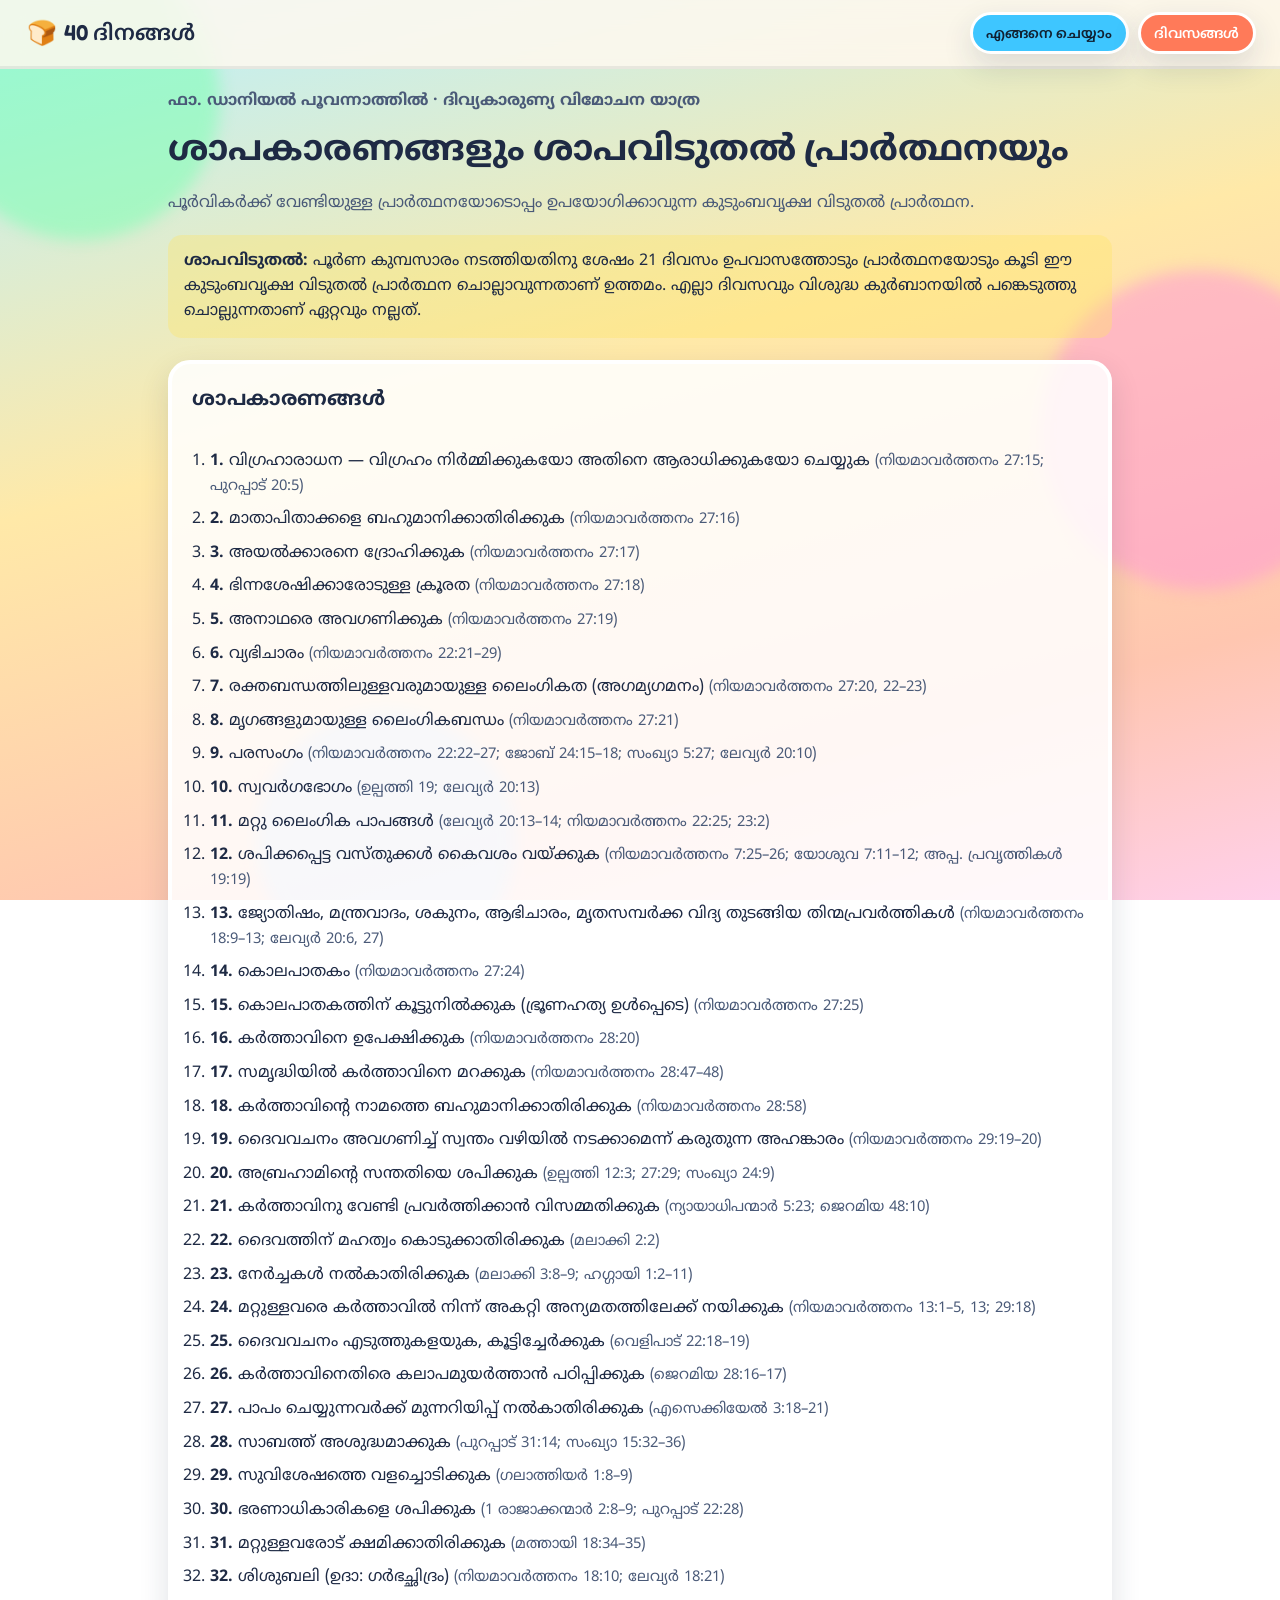
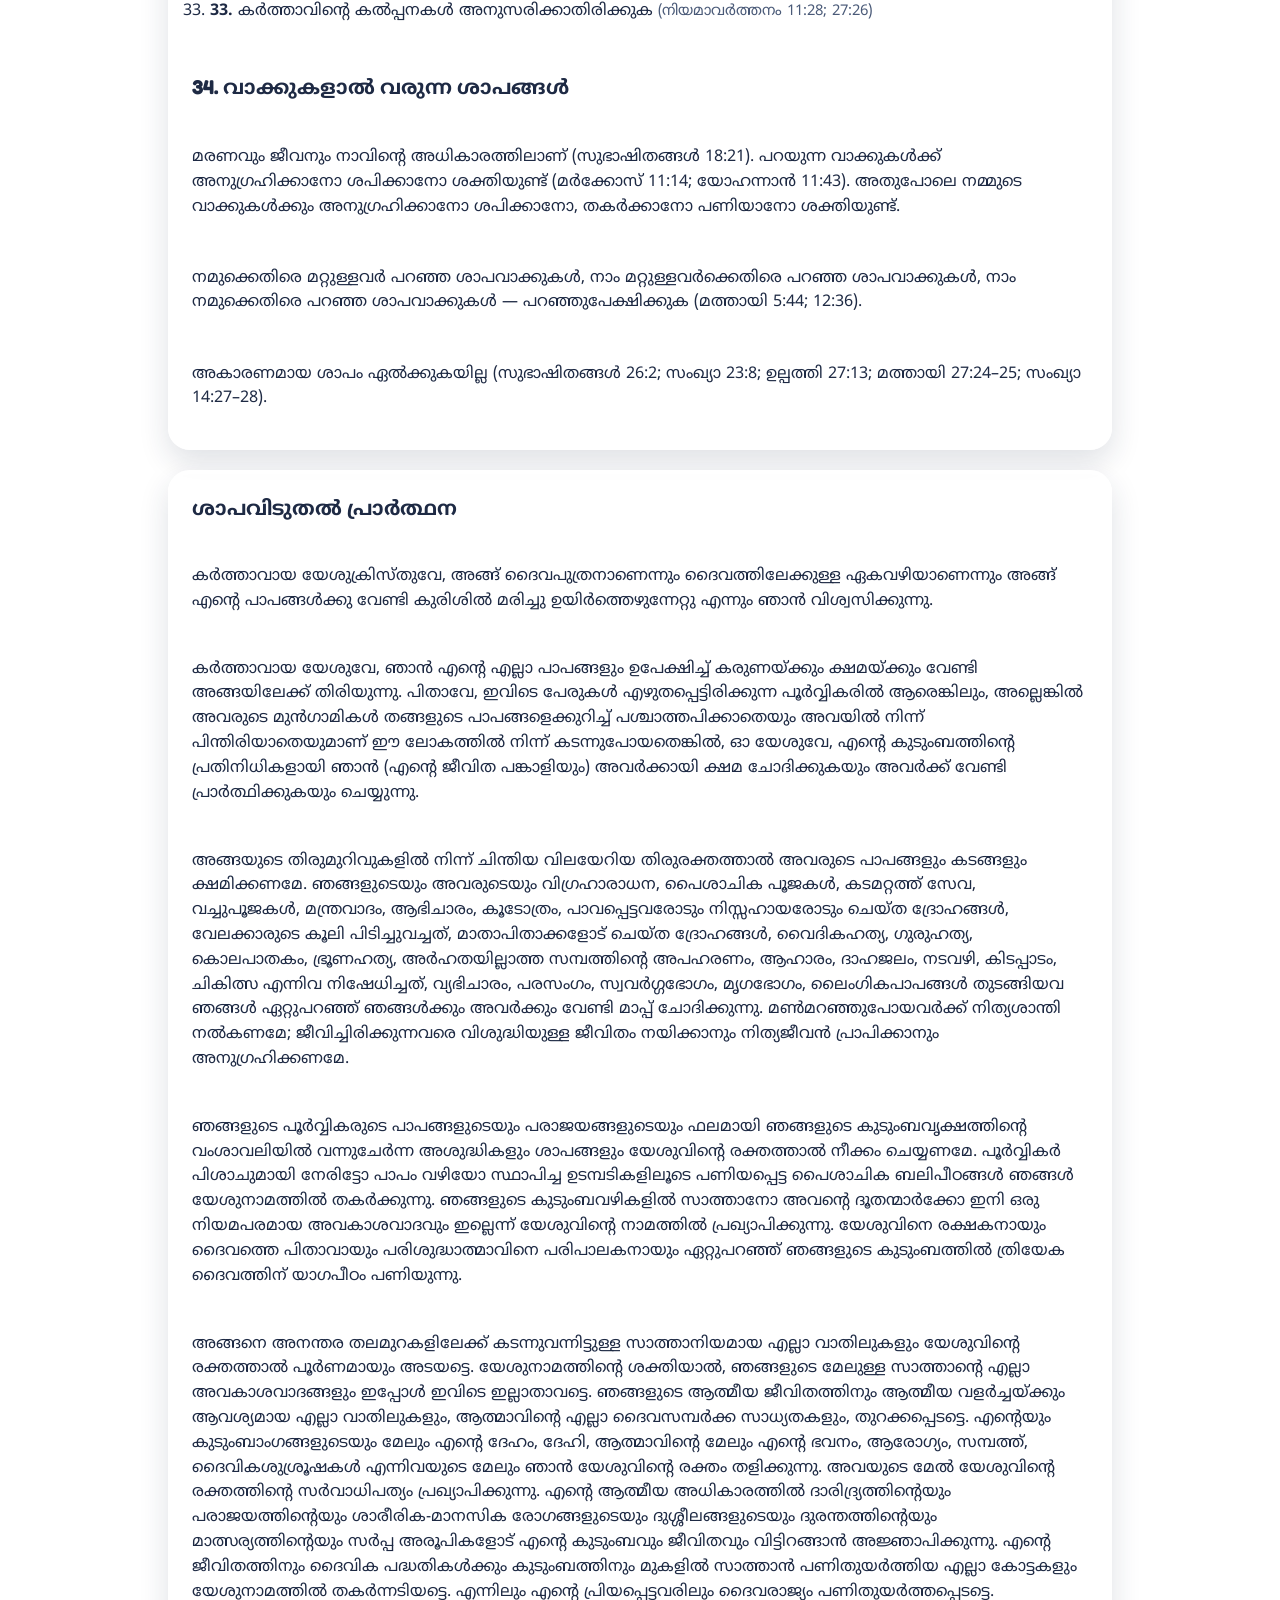
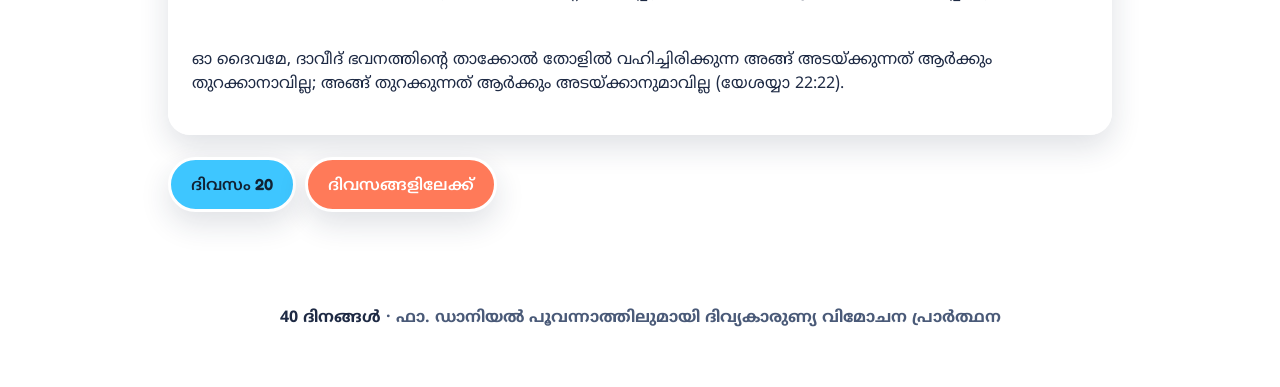
==== shapavimuthi.html @ 0918975c "Add curse-causes list and family-tree deliverance prayer page. Link it from the topbar, howto sectio" ====
<!DOCTYPE html>
<html lang="ml">
<head>
  <meta charset="UTF-8" />
  <meta name="viewport" content="width=device-width, initial-scale=1.0" />
  <meta name="description" content="ശാപകാരണങ്ങളും കുടുംബവൃക്ഷ ശാപവിടുതൽ പ്രാർത്ഥനയും — ഫാ. ഡാനിയൽ പൂവന്നാത്തിൽ · 40 ദിന ദിവ്യകാരുണ്യ വിമോചന പ്രാർത്ഥന" />
  <title>ശാപവിടുതൽ പ്രാർത്ഥന · 40 ദിനങ്ങൾ</title>
  <link rel="preconnect" href="https://fonts.googleapis.com" />
  <link rel="preconnect" href="https://fonts.gstatic.com" crossorigin />
  <link href="https://fonts.googleapis.com/css2?family=Fredoka:wght@500;600;700&family=Noto+Sans+Malayalam:wght@500;600;700;800&family=Nunito:wght@600;700;800&display=swap" rel="stylesheet" />
  <link rel="stylesheet" href="css/styles.css" />
  <style>
    .prayer-page { max-width: var(--max); margin: 0 auto; padding: 1.25rem 1.1rem 3rem; }
    .prayer-page h1 { font-family: var(--font-display); font-size: clamp(1.6rem, 4vw, 2.2rem); margin: 0.4rem 0 0.6rem; }
    .prayer-page h2 { font-family: var(--font-display); font-size: 1.25rem; margin: 1.6rem 0 0.7rem; }
    .prayer-page .lead { color: var(--ink-soft); margin-bottom: 1.2rem; }
    .prayer-page .panel { background: rgba(255,255,255,0.86); border-radius: var(--radius); padding: 1.2rem 1.25rem; box-shadow: var(--shadow); }
    .cause-list { margin: 0; padding-left: 1.15rem; }
    .cause-list li { margin: 0.55rem 0; }
    .cause-list .refs { color: var(--ink-soft); font-size: 0.92em; }
    .prayer-block p { margin: 0.9rem 0; }
    .note { background: rgba(255, 229, 102, 0.35); border-radius: 14px; padding: 0.9rem 1rem; margin: 1rem 0 1.4rem; }
    .back-row { display: flex; gap: 0.6rem; flex-wrap: wrap; margin: 1.4rem 0 0.4rem; }
  </style>
</head>
<body>
  <div class="bg-blobs" aria-hidden="true">
    <div class="blob b1"></div>
    <div class="blob b2"></div>
    <div class="blob b3"></div>
  </div>

  <header class="topbar">
    <a class="brand" href="index.html#days">
      <span class="brand-icon" aria-hidden="true">🍞</span>
      <span>40 ദിനങ്ങൾ</span>
    </a>
    <div class="topbar-right">
      <a class="btn btn-sm btn-sky" href="index.html#howto">എങ്ങനെ ചെയ്യാം</a>
      <a class="btn btn-sm btn-primary" href="index.html#days">ദിവസങ്ങൾ</a>
    </div>
  </header>

  <main class="prayer-page">
    <p class="eyebrow" style="margin:0;color:var(--ink-soft);font-weight:700">ഫാ. ഡാനിയൽ പൂവന്നാത്തിൽ · ദിവ്യകാരുണ്യ വിമോചന യാത്ര</p>
    <h1>ശാപകാരണങ്ങളും ശാപവിടുതൽ പ്രാർത്ഥനയും</h1>
    <p class="lead">പൂർവികർക്ക് വേണ്ടിയുള്ള പ്രാർത്ഥനയോടൊപ്പം ഉപയോഗിക്കാവുന്ന കുടുംബവൃക്ഷ വിടുതൽ പ്രാർത്ഥന.</p>

    <div class="note">
      <strong>ശാപവിടുതൽ:</strong> പൂർണ കുമ്പസാരം നടത്തിയതിനു ശേഷം 21 ദിവസം ഉപവാസത്തോടും പ്രാർത്ഥനയോടും കൂടി ഈ കുടുംബവൃക്ഷ വിടുതൽ പ്രാർത്ഥന ചൊല്ലാവുന്നതാണ് ഉത്തമം. എല്ലാ ദിവസവും വിശുദ്ധ കുർബാനയിൽ പങ്കെടുത്തു ചൊല്ലുന്നതാണ് ഏറ്റവും നല്ലത്.
    </div>

    <section class="panel" aria-labelledby="causes-title">
      <h2 id="causes-title" style="margin-top:0">ശാപകാരണങ്ങൾ</h2>
      <ol class="cause-list">
      <li><strong>1.</strong> വിഗ്രഹാരാധന — വിഗ്രഹം നിർമ്മിക്കുകയോ അതിനെ ആരാധിക്കുകയോ ചെയ്യുക <span class="refs">(നിയമാവർത്തനം 27:15; പുറപ്പാട് 20:5)</span></li>
      <li><strong>2.</strong> മാതാപിതാക്കളെ ബഹുമാനിക്കാതിരിക്കുക <span class="refs">(നിയമാവർത്തനം 27:16)</span></li>
      <li><strong>3.</strong> അയൽക്കാരനെ ദ്രോഹിക്കുക <span class="refs">(നിയമാവർത്തനം 27:17)</span></li>
      <li><strong>4.</strong> ഭിന്നശേഷിക്കാരോടുള്ള ക്രൂരത <span class="refs">(നിയമാവർത്തനം 27:18)</span></li>
      <li><strong>5.</strong> അനാഥരെ അവഗണിക്കുക <span class="refs">(നിയമാവർത്തനം 27:19)</span></li>
      <li><strong>6.</strong> വ്യഭിചാരം <span class="refs">(നിയമാവർത്തനം 22:21–29)</span></li>
      <li><strong>7.</strong> രക്തബന്ധത്തിലുള്ളവരുമായുള്ള ലൈംഗികത (അഗമ്യഗമനം) <span class="refs">(നിയമാവർത്തനം 27:20, 22–23)</span></li>
      <li><strong>8.</strong> മൃഗങ്ങളുമായുള്ള ലൈംഗികബന്ധം <span class="refs">(നിയമാവർത്തനം 27:21)</span></li>
      <li><strong>9.</strong> പരസംഗം <span class="refs">(നിയമാവർത്തനം 22:22–27; ജോബ് 24:15–18; സംഖ്യാ 5:27; ലേവ്യർ 20:10)</span></li>
      <li><strong>10.</strong> സ്വവർഗഭോഗം <span class="refs">(ഉല്പത്തി 19; ലേവ്യർ 20:13)</span></li>
      <li><strong>11.</strong> മറ്റു ലൈംഗിക പാപങ്ങൾ <span class="refs">(ലേവ്യർ 20:13–14; നിയമാവർത്തനം 22:25; 23:2)</span></li>
      <li><strong>12.</strong> ശപിക്കപ്പെട്ട വസ്തുക്കൾ കൈവശം വയ്ക്കുക <span class="refs">(നിയമാവർത്തനം 7:25–26; യോശുവ 7:11–12; അപ്പ. പ്രവൃത്തികൾ 19:19)</span></li>
      <li><strong>13.</strong> ജ്യോതിഷം, മന്ത്രവാദം, ശകുനം, ആഭിചാരം, മൃതസമ്പർക്ക വിദ്യ തുടങ്ങിയ തിന്മപ്രവർത്തികൾ <span class="refs">(നിയമാവർത്തനം 18:9–13; ലേവ്യർ 20:6, 27)</span></li>
      <li><strong>14.</strong> കൊലപാതകം <span class="refs">(നിയമാവർത്തനം 27:24)</span></li>
      <li><strong>15.</strong> കൊലപാതകത്തിന് കൂട്ടുനിൽക്കുക (ഭ്രൂണഹത്യ ഉൾപ്പെടെ) <span class="refs">(നിയമാവർത്തനം 27:25)</span></li>
      <li><strong>16.</strong> കർത്താവിനെ ഉപേക്ഷിക്കുക <span class="refs">(നിയമാവർത്തനം 28:20)</span></li>
      <li><strong>17.</strong> സമൃദ്ധിയിൽ കർത്താവിനെ മറക്കുക <span class="refs">(നിയമാവർത്തനം 28:47–48)</span></li>
      <li><strong>18.</strong> കർത്താവിന്റെ നാമത്തെ ബഹുമാനിക്കാതിരിക്കുക <span class="refs">(നിയമാവർത്തനം 28:58)</span></li>
      <li><strong>19.</strong> ദൈവവചനം അവഗണിച്ച് സ്വന്തം വഴിയിൽ നടക്കാമെന്ന് കരുതുന്ന അഹങ്കാരം <span class="refs">(നിയമാവർത്തനം 29:19–20)</span></li>
      <li><strong>20.</strong> അബ്രഹാമിന്റെ സന്തതിയെ ശപിക്കുക <span class="refs">(ഉല്പത്തി 12:3; 27:29; സംഖ്യാ 24:9)</span></li>
      <li><strong>21.</strong> കർത്താവിനു വേണ്ടി പ്രവർത്തിക്കാൻ വിസമ്മതിക്കുക <span class="refs">(ന്യായാധിപന്മാർ 5:23; ജെറമിയ 48:10)</span></li>
      <li><strong>22.</strong> ദൈവത്തിന് മഹത്വം കൊടുക്കാതിരിക്കുക <span class="refs">(മലാക്കി 2:2)</span></li>
      <li><strong>23.</strong> നേർച്ചകൾ നൽകാതിരിക്കുക <span class="refs">(മലാക്കി 3:8–9; ഹഗ്ഗായി 1:2–11)</span></li>
      <li><strong>24.</strong> മറ്റുള്ളവരെ കർത്താവിൽ നിന്ന് അകറ്റി അന്യമതത്തിലേക്ക് നയിക്കുക <span class="refs">(നിയമാവർത്തനം 13:1–5, 13; 29:18)</span></li>
      <li><strong>25.</strong> ദൈവവചനം എടുത്തുകളയുക, കൂട്ടിച്ചേർക്കുക <span class="refs">(വെളിപാട് 22:18–19)</span></li>
      <li><strong>26.</strong> കർത്താവിനെതിരെ കലാപമുയർത്താൻ പഠിപ്പിക്കുക <span class="refs">(ജെറമിയ 28:16–17)</span></li>
      <li><strong>27.</strong> പാപം ചെയ്യുന്നവർക്ക് മുന്നറിയിപ്പ് നൽകാതിരിക്കുക <span class="refs">(എസെക്കിയേൽ 3:18–21)</span></li>
      <li><strong>28.</strong> സാബത്ത് അശുദ്ധമാക്കുക <span class="refs">(പുറപ്പാട് 31:14; സംഖ്യാ 15:32–36)</span></li>
      <li><strong>29.</strong> സുവിശേഷത്തെ വളച്ചൊടിക്കുക <span class="refs">(ഗലാത്തിയർ 1:8–9)</span></li>
      <li><strong>30.</strong> ഭരണാധികാരികളെ ശപിക്കുക <span class="refs">(1 രാജാക്കന്മാർ 2:8–9; പുറപ്പാട് 22:28)</span></li>
      <li><strong>31.</strong> മറ്റുള്ളവരോട് ക്ഷമിക്കാതിരിക്കുക <span class="refs">(മത്തായി 18:34–35)</span></li>
      <li><strong>32.</strong> ശിശുബലി (ഉദാ: ഗർഭച്ഛിദ്രം) <span class="refs">(നിയമാവർത്തനം 18:10; ലേവ്യർ 18:21)</span></li>
      <li><strong>33.</strong> കർത്താവിന്റെ കൽപ്പനകൾ അനുസരിക്കാതിരിക്കുക <span class="refs">(നിയമാവർത്തനം 11:28; 27:26)</span></li>
      </ol>

    <h2>34. വാക്കുകളാൽ വരുന്ന ശാപങ്ങൾ</h2>
    <p>മരണവും ജീവനും നാവിന്റെ അധികാരത്തിലാണ് (സുഭാഷിതങ്ങൾ 18:21). പറയുന്ന വാക്കുകൾക്ക് അനുഗ്രഹിക്കാനോ ശപിക്കാനോ ശക്തിയുണ്ട് (മർക്കോസ് 11:14; യോഹന്നാൻ 11:43). അതുപോലെ നമ്മുടെ വാക്കുകൾക്കും അനുഗ്രഹിക്കാനോ ശപിക്കാനോ, തകർക്കാനോ പണിയാനോ ശക്തിയുണ്ട്.</p>
    <p>നമുക്കെതിരെ മറ്റുള്ളവർ പറഞ്ഞ ശാപവാക്കുകൾ, നാം മറ്റുള്ളവർക്കെതിരെ പറഞ്ഞ ശാപവാക്കുകൾ, നാം നമുക്കെതിരെ പറഞ്ഞ ശാപവാക്കുകൾ — പറഞ്ഞുപേക്ഷിക്കുക (മത്തായി 5:44; 12:36).</p>
    <p>അകാരണമായ ശാപം ഏൽക്കുകയില്ല (സുഭാഷിതങ്ങൾ 26:2; സംഖ്യാ 23:8; ഉല്പത്തി 27:13; മത്തായി 27:24–25; സംഖ്യാ 14:27–28).</p>

    </section>

    <section class="panel prayer-block" aria-labelledby="prayer-title" style="margin-top:1.2rem">
      <h2 id="prayer-title" style="margin-top:0">ശാപവിടുതൽ പ്രാർത്ഥന</h2>
      <p>കർത്താവായ യേശുക്രിസ്തുവേ, അങ്ങ് ദൈവപുത്രനാണെന്നും ദൈവത്തിലേക്കുള്ള ഏകവഴിയാണെന്നും അങ്ങ് എന്റെ പാപങ്ങൾക്കു വേണ്ടി കുരിശിൽ മരിച്ചു ഉയിർത്തെഴുന്നേറ്റു എന്നും ഞാൻ വിശ്വസിക്കുന്നു.</p>
      <p>കർത്താവായ യേശുവേ, ഞാൻ എന്റെ എല്ലാ പാപങ്ങളും ഉപേക്ഷിച്ച് കരുണയ്ക്കും ക്ഷമയ്ക്കും വേണ്ടി അങ്ങയിലേക്ക് തിരിയുന്നു. പിതാവേ, ഇവിടെ പേരുകൾ എഴുതപ്പെട്ടിരിക്കുന്ന പൂർവ്വികരിൽ ആരെങ്കിലും, അല്ലെങ്കിൽ അവരുടെ മുൻഗാമികൾ തങ്ങളുടെ പാപങ്ങളെക്കുറിച്ച് പശ്ചാത്തപിക്കാതെയും അവയിൽ നിന്ന് പിന്തിരിയാതെയുമാണ് ഈ ലോകത്തിൽ നിന്ന് കടന്നുപോയതെങ്കിൽ, ഓ യേശുവേ, എന്റെ കുടുംബത്തിന്റെ പ്രതിനിധികളായി ഞാൻ (എന്റെ ജീവിത പങ്കാളിയും) അവർക്കായി ക്ഷമ ചോദിക്കുകയും അവർക്ക് വേണ്ടി പ്രാർത്ഥിക്കുകയും ചെയ്യുന്നു.</p>
      <p>അങ്ങയുടെ തിരുമുറിവുകളിൽ നിന്ന് ചിന്തിയ വിലയേറിയ തിരുരക്തത്താൽ അവരുടെ പാപങ്ങളും കടങ്ങളും ക്ഷമിക്കണമേ. ഞങ്ങളുടെയും അവരുടെയും വിഗ്രഹാരാധന, പൈശാചിക പൂജകൾ, കടമറ്റത്ത് സേവ, വച്ചുപൂജകൾ, മന്ത്രവാദം, ആഭിചാരം, കൂടോത്രം, പാവപ്പെട്ടവരോടും നിസ്സഹായരോടും ചെയ്ത ദ്രോഹങ്ങൾ, വേലക്കാരുടെ കൂലി പിടിച്ചുവച്ചത്, മാതാപിതാക്കളോട് ചെയ്ത ദ്രോഹങ്ങൾ, വൈദികഹത്യ, ഗുരുഹത്യ, കൊലപാതകം, ഭ്രൂണഹത്യ, അർഹതയില്ലാത്ത സമ്പത്തിന്റെ അപഹരണം, ആഹാരം, ദാഹജലം, നടവഴി, കിടപ്പാടം, ചികിത്സ എന്നിവ നിഷേധിച്ചത്, വ്യഭിചാരം, പരസംഗം, സ്വവർഗ്ഗഭോഗം, മൃഗഭോഗം, ലൈംഗികപാപങ്ങൾ തുടങ്ങിയവ ഞങ്ങൾ ഏറ്റുപറഞ്ഞ് ഞങ്ങൾക്കും അവർക്കും വേണ്ടി മാപ്പ് ചോദിക്കുന്നു. മൺമറഞ്ഞുപോയവർക്ക് നിത്യശാന്തി നൽകണമേ; ജീവിച്ചിരിക്കുന്നവരെ വിശുദ്ധിയുള്ള ജീവിതം നയിക്കാനും നിത്യജീവൻ പ്രാപിക്കാനും അനുഗ്രഹിക്കണമേ.</p>
      <p>ഞങ്ങളുടെ പൂർവ്വികരുടെ പാപങ്ങളുടെയും പരാജയങ്ങളുടെയും ഫലമായി ഞങ്ങളുടെ കുടുംബവൃക്ഷത്തിന്റെ വംശാവലിയിൽ വന്നുചേർന്ന അശുദ്ധികളും ശാപങ്ങളും യേശുവിന്റെ രക്തത്താൽ നീക്കം ചെയ്യണമേ. പൂർവ്വികർ പിശാചുമായി നേരിട്ടോ പാപം വഴിയോ സ്ഥാപിച്ച ഉടമ്പടികളിലൂടെ പണിയപ്പെട്ട പൈശാചിക ബലിപീഠങ്ങൾ ഞങ്ങൾ യേശുനാമത്തിൽ തകർക്കുന്നു. ഞങ്ങളുടെ കുടുംബവഴികളിൽ സാത്താനോ അവന്റെ ദൂതന്മാർക്കോ ഇനി ഒരു നിയമപരമായ അവകാശവാദവും ഇല്ലെന്ന് യേശുവിന്റെ നാമത്തിൽ പ്രഖ്യാപിക്കുന്നു. യേശുവിനെ രക്ഷകനായും ദൈവത്തെ പിതാവായും പരിശുദ്ധാത്മാവിനെ പരിപാലകനായും ഏറ്റുപറഞ്ഞ് ഞങ്ങളുടെ കുടുംബത്തിൽ ത്രിയേക ദൈവത്തിന് യാഗപീഠം പണിയുന്നു.</p>
      <p>അങ്ങനെ അനന്തര തലമുറകളിലേക്ക് കടന്നുവന്നിട്ടുള്ള സാത്താനിയമായ എല്ലാ വാതിലുകളും യേശുവിന്റെ രക്തത്താൽ പൂർണമായും അടയട്ടെ. യേശുനാമത്തിന്റെ ശക്തിയാൽ, ഞങ്ങളുടെ മേലുള്ള സാത്താന്റെ എല്ലാ അവകാശവാദങ്ങളും ഇപ്പോൾ ഇവിടെ ഇല്ലാതാവട്ടെ. ഞങ്ങളുടെ ആത്മീയ ജീവിതത്തിനും ആത്മീയ വളർച്ചയ്ക്കും ആവശ്യമായ എല്ലാ വാതിലുകളും, ആത്മാവിന്റെ എല്ലാ ദൈവസമ്പർക്ക സാധ്യതകളും, തുറക്കപ്പെടട്ടെ. എന്റെയും കുടുംബാംഗങ്ങളുടെയും മേലും എന്റെ ദേഹം, ദേഹി, ആത്മാവിന്റെ മേലും എന്റെ ഭവനം, ആരോഗ്യം, സമ്പത്ത്, ദൈവികശുശ്രൂഷകൾ എന്നിവയുടെ മേലും ഞാൻ യേശുവിന്റെ രക്തം തളിക്കുന്നു. അവയുടെ മേൽ യേശുവിന്റെ രക്തത്തിന്റെ സർവാധിപത്യം പ്രഖ്യാപിക്കുന്നു. എന്റെ ആത്മീയ അധികാരത്തിൽ ദാരിദ്ര്യത്തിന്റെയും പരാജയത്തിന്റെയും ശാരീരിക-മാനസിക രോഗങ്ങളുടെയും ദുശ്ശീലങ്ങളുടെയും ദുരന്തത്തിന്റെയും മാത്സര്യത്തിന്റെയും സർപ്പ അരൂപികളോട് എന്റെ കുടുംബവും ജീവിതവും വിട്ടിറങ്ങാൻ അജ്ഞാപിക്കുന്നു. എന്റെ ജീവിതത്തിനും ദൈവിക പദ്ധതികൾക്കും കുടുംബത്തിനും മുകളിൽ സാത്താൻ പണിതുയർത്തിയ എല്ലാ കോട്ടകളും യേശുനാമത്തിൽ തകർന്നടിയട്ടെ. എന്നിലും എന്റെ പ്രിയപ്പെട്ടവരിലും ദൈവരാജ്യം പണിതുയർത്തപ്പെടട്ടെ.</p>
      <p>ഓ ദൈവമേ, ദാവീദ് ഭവനത്തിന്റെ താക്കോൽ തോളിൽ വഹിച്ചിരിക്കുന്ന അങ്ങ് അടയ്ക്കുന്നത് ആർക്കും തുറക്കാനാവില്ല; അങ്ങ് തുറക്കുന്നത് ആർക്കും അടയ്ക്കാനുമാവില്ല (യേശയ്യാ 22:22).</p>
    </section>

    <div class="back-row">
      <a class="btn btn-sky" href="index.html#day-20">ദിവസം 20</a>
      <a class="btn btn-primary" href="index.html#days">ദിവസങ്ങളിലേക്ക്</a>
    </div>
  </main>

  <footer>
    <p><strong>40 ദിനങ്ങൾ</strong> · ഫാ. ഡാനിയൽ പൂവന്നാത്തിലുമായി ദിവ്യകാരുണ്യ വിമോചന പ്രാർത്ഥന</p>
  </footer>
</body>
</html>
---- css/styles.css ----
:root {
  --ink: #1e2a44;
  --ink-soft: #4a5a78;
  --paper: #fff8ef;
  --white: #ffffff;
  --sun: #ffe566;
  --sky: #3ec6ff;
  --grass: #2bb673;
  --coral: #ff7a59;
  --berry: #ff5aad;
  --grape: #8b6cff;
  --shadow: 0 12px 30px rgba(30, 42, 68, 0.14);
  --radius: 22px;
  --font-display: "Fredoka", "Noto Sans Malayalam", system-ui, sans-serif;
  --font-body: "Noto Sans Malayalam", "Nunito", system-ui, sans-serif;
  --ease: cubic-bezier(0.34, 1.4, 0.64, 1);
  --max: 980px;
}

*,
*::before,
*::after {
  box-sizing: border-box;
}

html {
  scroll-behavior: smooth;
}

body {
  margin: 0;
  min-height: 100vh;
  font-family: var(--font-body);
  color: var(--ink);
  background: linear-gradient(165deg, #b8f0ff 0%, #ffe9a8 42%, #ffc6b0 78%, #ffd0ea 100%);
  background-attachment: fixed;
  line-height: 1.55;
  overflow-x: hidden;
}

img {
  max-width: 100%;
  display: block;
}

a {
  color: var(--ink);
}

button {
  font: inherit;
}

.skip-link {
  position: absolute;
  left: -999px;
  top: 0;
  background: var(--white);
  padding: 0.75rem 1rem;
  z-index: 100;
}

.skip-link:focus {
  left: 1rem;
  top: 1rem;
}

.bg-blobs {
  position: fixed;
  inset: 0;
  z-index: -1;
  pointer-events: none;
  overflow: hidden;
}

.blob {
  position: absolute;
  border-radius: 50%;
  filter: blur(8px);
  opacity: 0.55;
  animation: floaty 10s ease-in-out infinite alternate;
}

.b1 {
  width: 280px;
  height: 280px;
  background: #7dffb3;
  top: -40px;
  left: -60px;
}

.b2 {
  width: 320px;
  height: 320px;
  background: #ff9ad5;
  right: -80px;
  top: 30%;
  animation-delay: -3s;
}

.b3 {
  width: 260px;
  height: 260px;
  background: #9ecbff;
  left: 20%;
  bottom: -70px;
  animation-delay: -5s;
}

@keyframes floaty {
  from { transform: translateY(0) scale(1); }
  to { transform: translateY(24px) scale(1.06); }
}

.topbar {
  position: sticky;
  top: 0;
  z-index: 50;
  display: flex;
  align-items: center;
  justify-content: space-between;
  gap: 0.75rem;
  padding: 0.7rem clamp(0.85rem, 3vw, 1.5rem);
  background: rgba(255, 248, 239, 0.85);
  backdrop-filter: blur(12px);
  border-bottom: 3px solid rgba(30, 42, 68, 0.08);
}

.brand {
  display: inline-flex;
  align-items: center;
  gap: 0.45rem;
  border: none;
  background: transparent;
  cursor: pointer;
  font-family: var(--font-display);
  font-size: 1.35rem;
  font-weight: 600;
  color: var(--ink);
  padding: 0.2rem;
  text-decoration: none;
}

.brand-icon {
  font-size: 1.5rem;
  animation: wiggle 3s ease-in-out infinite;
}

@keyframes wiggle {
  0%, 100% { transform: rotate(-4deg); }
  50% { transform: rotate(6deg); }
}

.topbar-right {
  display: flex;
  align-items: center;
  gap: 0.55rem;
  flex-wrap: wrap;
  justify-content: flex-end;
}

.stars-earned {
  font-family: var(--font-display);
  font-weight: 600;
  background: var(--sun);
  padding: 0.4rem 0.75rem;
  border-radius: 999px;
  border: 3px solid #fff;
  box-shadow: var(--shadow);
  font-size: 0.95rem;
}

#app {
  max-width: var(--max);
  margin: 0 auto;
  padding: 1rem clamp(0.85rem, 3vw, 1.5rem) 3rem;
}

.screen {
  animation: pop-in 0.45s var(--ease);
}

@keyframes pop-in {
  from {
    opacity: 0;
    transform: translateY(16px) scale(0.98);
  }
  to {
    opacity: 1;
    transform: translateY(0) scale(1);
  }
}

.page-intro {
  text-align: center;
  padding: 0.75rem 0.25rem 0.25rem;
}

.page-intro .badge {
  display: inline-block;
  background: var(--berry);
  color: #fff;
  font-weight: 800;
  font-size: 0.8rem;
  padding: 0.35rem 0.8rem;
  border-radius: 999px;
  margin-bottom: 0.65rem;
  border: 3px solid #fff;
}

.page-intro h1 {
  font-family: var(--font-display);
  font-size: clamp(1.9rem, 6vw, 2.6rem);
  margin: 0 0 0.35rem;
  line-height: 1.1;
  color: var(--ink);
  text-shadow: 3px 3px 0 #fff;
}

.page-intro .priest-name {
  font-size: clamp(0.95rem, 2.8vw, 1.1rem);
  font-weight: 800;
  letter-spacing: 0.02em;
  color: var(--ink);
  margin: 0.15rem auto 0;
}

.section-title {
  font-family: var(--font-display);
  font-size: clamp(1.5rem, 4vw, 2rem);
  margin: 1.5rem 0 0.45rem;
}

.hint {
  color: var(--ink-soft);
  font-weight: 700;
  margin: 0 0 1rem;
}

.progress-note {
  display: inline-flex;
  align-items: center;
  gap: 0.4rem;
  background: rgba(255, 255, 255, 0.75);
  border: 3px solid #fff;
  border-radius: 999px;
  padding: 0.45rem 0.9rem;
  font-weight: 800;
  color: var(--ink-soft);
  box-shadow: var(--shadow);
  margin-bottom: 1rem;
}

.progress-note strong {
  color: var(--ink);
}

.btn {
  display: inline-flex;
  align-items: center;
  justify-content: center;
  gap: 0.35rem;
  border: 3px solid #fff;
  border-radius: 999px;
  padding: 0.75rem 1.25rem;
  font-family: var(--font-display);
  font-size: 1rem;
  font-weight: 600;
  cursor: pointer;
  text-decoration: none;
  box-shadow: var(--shadow);
  transition: transform 0.2s var(--ease);
  color: var(--ink);
  background: rgba(255, 255, 255, 0.7);
}

.btn:hover {
  transform: translateY(-2px) scale(1.03);
}

.btn:active {
  transform: translateY(1px) scale(0.98);
}

.btn:disabled {
  opacity: 0.45;
  cursor: not-allowed;
  transform: none;
}

.btn-primary {
  background: var(--coral);
  color: #fff;
}

.btn-sky {
  background: var(--sky);
  color: #123;
}

.btn-sun {
  background: var(--sun);
  color: var(--ink);
}

.btn-grape {
  background: var(--grape);
  color: #fff;
}

.btn-sm {
  padding: 0.45rem 0.85rem;
  font-size: 0.88rem;
}

.card-grid {
  display: grid;
  grid-template-columns: repeat(2, minmax(0, 1fr));
  gap: 0.7rem;
  margin-top: 1rem;
}

@media (min-width: 480px) {
  .card-grid {
    grid-template-columns: repeat(3, minmax(0, 1fr));
    gap: 0.8rem;
  }
}

@media (min-width: 768px) {
  .card-grid {
    grid-template-columns: repeat(4, minmax(0, 1fr));
    gap: 0.9rem;
  }
}

@media (min-width: 1024px) {
  .card-grid {
    grid-template-columns: repeat(5, minmax(0, 1fr));
  }
}

.quest-card {
  border: 4px solid #fff;
  border-radius: var(--radius);
  padding: 0.9rem 0.75rem;
  background: var(--card-color, var(--sky));
  color: #123;
  box-shadow: var(--shadow);
  cursor: pointer;
  text-align: left;
  font-family: inherit;
  transition: transform 0.25s var(--ease);
  min-height: 120px;
  min-width: 0;
  display: flex;
  flex-direction: column;
  gap: 0.25rem;
  -webkit-tap-highlight-color: transparent;
  touch-action: manipulation;
}

.quest-card:hover:not(:disabled) {
  transform: translateY(-6px) rotate(-1deg);
}

.quest-card:disabled,
.quest-card.locked {
  cursor: not-allowed;
  filter: grayscale(0.35);
  opacity: 0.75;
}

.quest-card.locked:hover {
  transform: none;
}

.quest-card .emoji {
  font-size: 1.8rem;
  line-height: 1;
}

.quest-card h3 {
  font-family: var(--font-display);
  margin: 0;
  font-size: 1.25rem;
}

.quest-card p {
  margin: 0;
  font-weight: 700;
  font-size: 0.86rem;
  opacity: 0.92;
  line-height: 1.25;
}

.lock-tag {
  margin-top: auto;
  align-self: flex-start;
  background: rgba(255, 255, 255, 0.85);
  font-weight: 800;
  font-size: 0.72rem;
  padding: 0.22rem 0.5rem;
  border-radius: 999px;
}

.quest-card.available .lock-tag {
  background: rgba(255, 255, 255, 0.95);
  color: #0d5c38;
}

.quest-card.current {
  outline: 4px solid #1e2a44;
  outline-offset: 3px;
  box-shadow: 0 0 0 3px #fff, 0 12px 28px rgba(30, 42, 68, 0.28);
}

.day-panel {
  display: none;
  margin-top: 1.35rem;
  animation: pop-in 0.4s var(--ease);
}

.day-panel.open {
  display: block;
}

.chapter-hero {
  border: 4px solid #fff;
  border-radius: calc(var(--radius) + 8px);
  padding: 1.35rem;
  background: linear-gradient(135deg, var(--ch-color, var(--sky)), color-mix(in srgb, var(--ch-color, var(--sky)) 70%, white));
  box-shadow: var(--shadow);
  margin-bottom: 1rem;
  position: relative;
  overflow: hidden;
}

.chapter-hero::after {
  content: var(--ch-emoji, "✨");
  position: absolute;
  right: 0.5rem;
  bottom: -0.4rem;
  font-size: clamp(4rem, 18vw, 7rem);
  opacity: 0.28;
  pointer-events: none;
}

.chapter-hero .eyebrow {
  margin: 0;
  font-weight: 800;
  font-size: 0.85rem;
  position: relative;
  z-index: 1;
}

.chapter-hero h2 {
  font-family: var(--font-display);
  font-size: clamp(1.8rem, 5vw, 2.5rem);
  margin: 0.15rem 0;
  position: relative;
  z-index: 1;
}

.chapter-hero .sub {
  font-weight: 800;
  font-size: 1.05rem;
  position: relative;
  z-index: 1;
  margin: 0;
}

.panel {
  border: 4px solid #fff;
  border-radius: var(--radius);
  background: rgba(255, 255, 255, 0.82);
  padding: 1.1rem;
  box-shadow: var(--shadow);
  display: grid;
  gap: 0.9rem;
}

.story-stack {
  display: grid;
  gap: 0.85rem;
}

.story-card {
  display: grid;
  grid-template-columns: auto 1fr;
  gap: 0.75rem;
  align-items: start;
  background: #fff;
  border-radius: 18px;
  padding: 0.9rem;
  border: 3px solid #ffe0a8;
}

.story-card.virtue {
  border-color: #9af0c4;
  background: #f3fff8;
}

.story-card.evil {
  border-color: #ffc2b5;
  background: #fff6f3;
}

.story-card.prayer {
  border-color: #c9b6ff;
  background: #f7f3ff;
}

.story-card.task {
  border-color: #9ed8ff;
  background: #f3faff;
}

.story-card .emoji {
  font-size: 2rem;
  line-height: 1;
}

.story-card .emoji.tick {
  display: grid;
  place-items: center;
  width: 2.1rem;
  height: 2.1rem;
  border-radius: 50%;
  background: var(--grass);
  color: #fff;
  font-size: 1.25rem;
  font-weight: 800;
  line-height: 1;
}

.story-card h3 {
  font-family: var(--font-display);
  margin: 0 0 0.25rem;
  font-size: 1.15rem;
  color: #d35400;
}

.story-card.virtue h3 { color: #0f7a4d; }
.story-card.evil h3 { color: #c0392b; }
.story-card.prayer h3 { color: #6c4fd4; }
.story-card.task h3 { color: #1a6fa8; }

.story-card p {
  margin: 0;
  font-weight: 600;
  color: var(--ink-soft);
  white-space: pre-line;
}

.key-thought {
  background: var(--sun);
  border: 3px solid #fff;
  border-radius: 18px;
  padding: 0.95rem 1rem;
  font-family: var(--font-display);
  font-size: 1.2rem;
  font-weight: 600;
  color: var(--ink);
  box-shadow: var(--shadow);
}

.summary-text {
  margin: 0;
  font-weight: 700;
  color: var(--ink-soft);
}

.reflection-list {
  margin: 0;
  padding-left: 1.15rem;
  display: grid;
  gap: 0.45rem;
  font-weight: 600;
  color: var(--ink-soft);
}

.closing-line {
  margin: 0;
  text-align: center;
  font-family: var(--font-display);
  font-size: 1.15rem;
  font-weight: 600;
  color: var(--ink);
}

.panel-actions {
  display: flex;
  flex-wrap: wrap;
  gap: 0.55rem;
}

.howto.panel {
  margin-top: 0.5rem;
}

.practices {
  list-style: none;
  margin: 0;
  padding: 0;
  display: grid;
  gap: 0.65rem;
}

.practices li {
  background: #fff;
  border: 3px solid #ffe0a8;
  border-radius: 16px;
  padding: 0.85rem 1rem 0.85rem 2.6rem;
  font-weight: 700;
  color: var(--ink-soft);
  position: relative;
}

.practices li::before {
  content: "✓";
  position: absolute;
  left: 0.85rem;
  top: 0.8rem;
  width: 1.35rem;
  height: 1.35rem;
  border-radius: 50%;
  background: var(--grass);
  color: #fff;
  display: grid;
  place-items: center;
  font-size: 0.8rem;
  font-weight: 800;
}

.help-grid {
  display: grid;
  grid-template-columns: repeat(auto-fit, minmax(220px, 1fr));
  gap: 0.85rem;
  margin-top: 1rem;
}

.help-item {
  background: #fff;
  border: 3px solid #fff;
  border-radius: 18px;
  padding: 1rem;
  box-shadow: var(--shadow);
}

.help-item h3 {
  font-family: var(--font-display);
  margin: 0 0 0.35rem;
  font-size: 1.2rem;
}

.help-item p {
  margin: 0;
  font-weight: 600;
  color: var(--ink-soft);
  font-size: 0.95rem;
}

.verse {
  margin: 1.25rem 0 0;
  padding: 1.1rem 1.2rem;
  border-radius: 18px;
  background: var(--grape);
  color: #fff;
  border: 4px solid #fff;
  box-shadow: var(--shadow);
}

.verse p {
  margin: 0;
  font-family: var(--font-display);
  font-size: 1.3rem;
  font-weight: 600;
}

.verse cite {
  display: block;
  margin-top: 0.55rem;
  font-style: normal;
  font-weight: 800;
  font-size: 0.85rem;
  opacity: 0.9;
}

footer {
  text-align: center;
  padding: 1.5rem 1rem 2.5rem;
  font-weight: 700;
  color: var(--ink-soft);
}

footer strong {
  color: var(--ink);
}

.toast {
  position: fixed;
  left: 50%;
  bottom: 1.5rem;
  transform: translateX(-50%) translateY(140%);
  background: var(--ink);
  color: #fff;
  padding: 0.85rem 1.2rem;
  border-radius: 999px;
  border: 3px solid #fff;
  font-weight: 800;
  z-index: 60;
  box-shadow: var(--shadow);
  transition: transform 0.3s var(--ease);
  max-width: calc(100% - 2rem);
  text-align: center;
}

.toast.show {
  transform: translateX(-50%) translateY(0);
}

@media (max-width: 900px) {
  #app {
    padding: 0.85rem clamp(0.7rem, 2.5vw, 1.25rem) 2.5rem;
  }

  .chapter-hero {
    padding: 1.1rem;
  }

  .chapter-hero h2 {
    padding-right: 2.5rem;
    word-wrap: break-word;
  }

  .panel {
    padding: 0.95rem;
  }

  .panel-actions {
    display: grid;
    grid-template-columns: 1fr 1fr;
  }

  .panel-actions .btn:last-child {
    grid-column: 1 / -1;
  }
}

@media (max-width: 640px) {
  .topbar {
    padding: 0.6rem 0.75rem;
    gap: 0.5rem;
  }

  .brand {
    font-size: 1.15rem;
  }

  .brand-icon {
    font-size: 1.3rem;
  }

  .page-intro {
    padding: 0.55rem 0.15rem 0.1rem;
  }

  .page-intro h1 {
    font-size: clamp(1.55rem, 7.2vw, 2.1rem);
    text-shadow: 2px 2px 0 #fff;
  }

  .quest-card {
    min-height: 108px;
    padding: 0.75rem 0.65rem;
    border-width: 3px;
    border-radius: 18px;
  }

  .quest-card .emoji {
    font-size: 1.45rem;
  }

  .quest-card h3 {
    font-size: 1.05rem;
  }

  .quest-card p {
    font-size: 0.78rem;
  }

  .lock-tag {
    font-size: 0.68rem;
  }

  .story-card {
    grid-template-columns: auto 1fr;
    gap: 0.6rem;
    padding: 0.8rem;
  }

  .key-thought {
    font-size: 1.05rem;
    padding: 0.8rem 0.85rem;
  }

  .btn {
    min-height: 44px;
    padding: 0.65rem 1rem;
    width: 100%;
  }

  .btn-sm {
    width: auto;
    min-height: 40px;
  }

  .panel-actions {
    grid-template-columns: 1fr;
  }

  .panel-actions .btn:last-child {
    grid-column: auto;
  }

  .verse p {
    font-size: 1.1rem;
  }

  .help-grid {
    grid-template-columns: 1fr;
  }

  footer {
    padding: 1.25rem 0.85rem 2.2rem;
    font-size: 0.9rem;
  }

  .toast {
    bottom: 1rem;
    font-size: 0.9rem;
    padding: 0.75rem 1rem;
  }
}

@media (hover: none) and (pointer: coarse) {
  .quest-card:hover:not(.locked) {
    transform: none;
  }

  .quest-card:active:not(.locked) {
    transform: scale(0.97);
  }

  .btn:hover {
    transform: none;
  }

  .btn:active:not(:disabled) {
    transform: scale(0.97);
  }
}

@media (prefers-reduced-motion: reduce) {
  *,
  *::before,
  *::after {
    animation: none !important;
    transition: none !important;
    scroll-behavior: auto !important;
  }
}
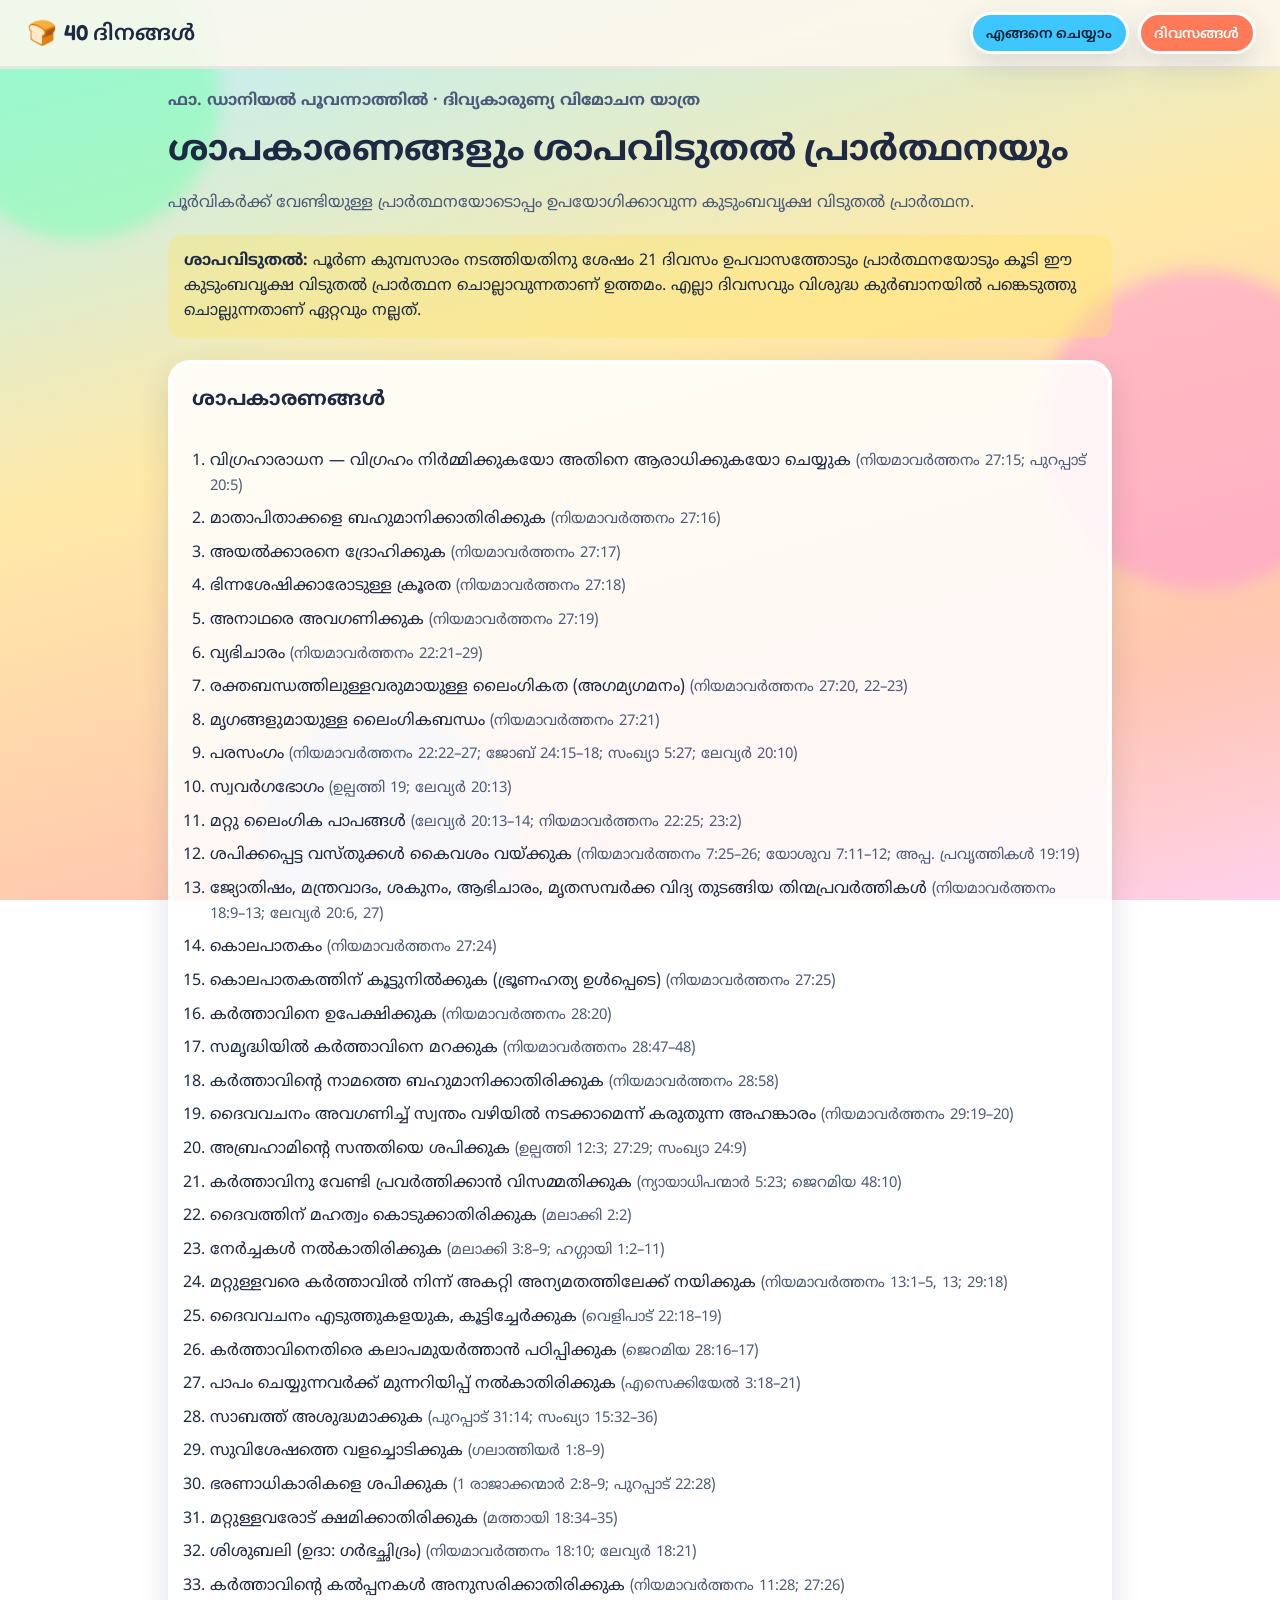
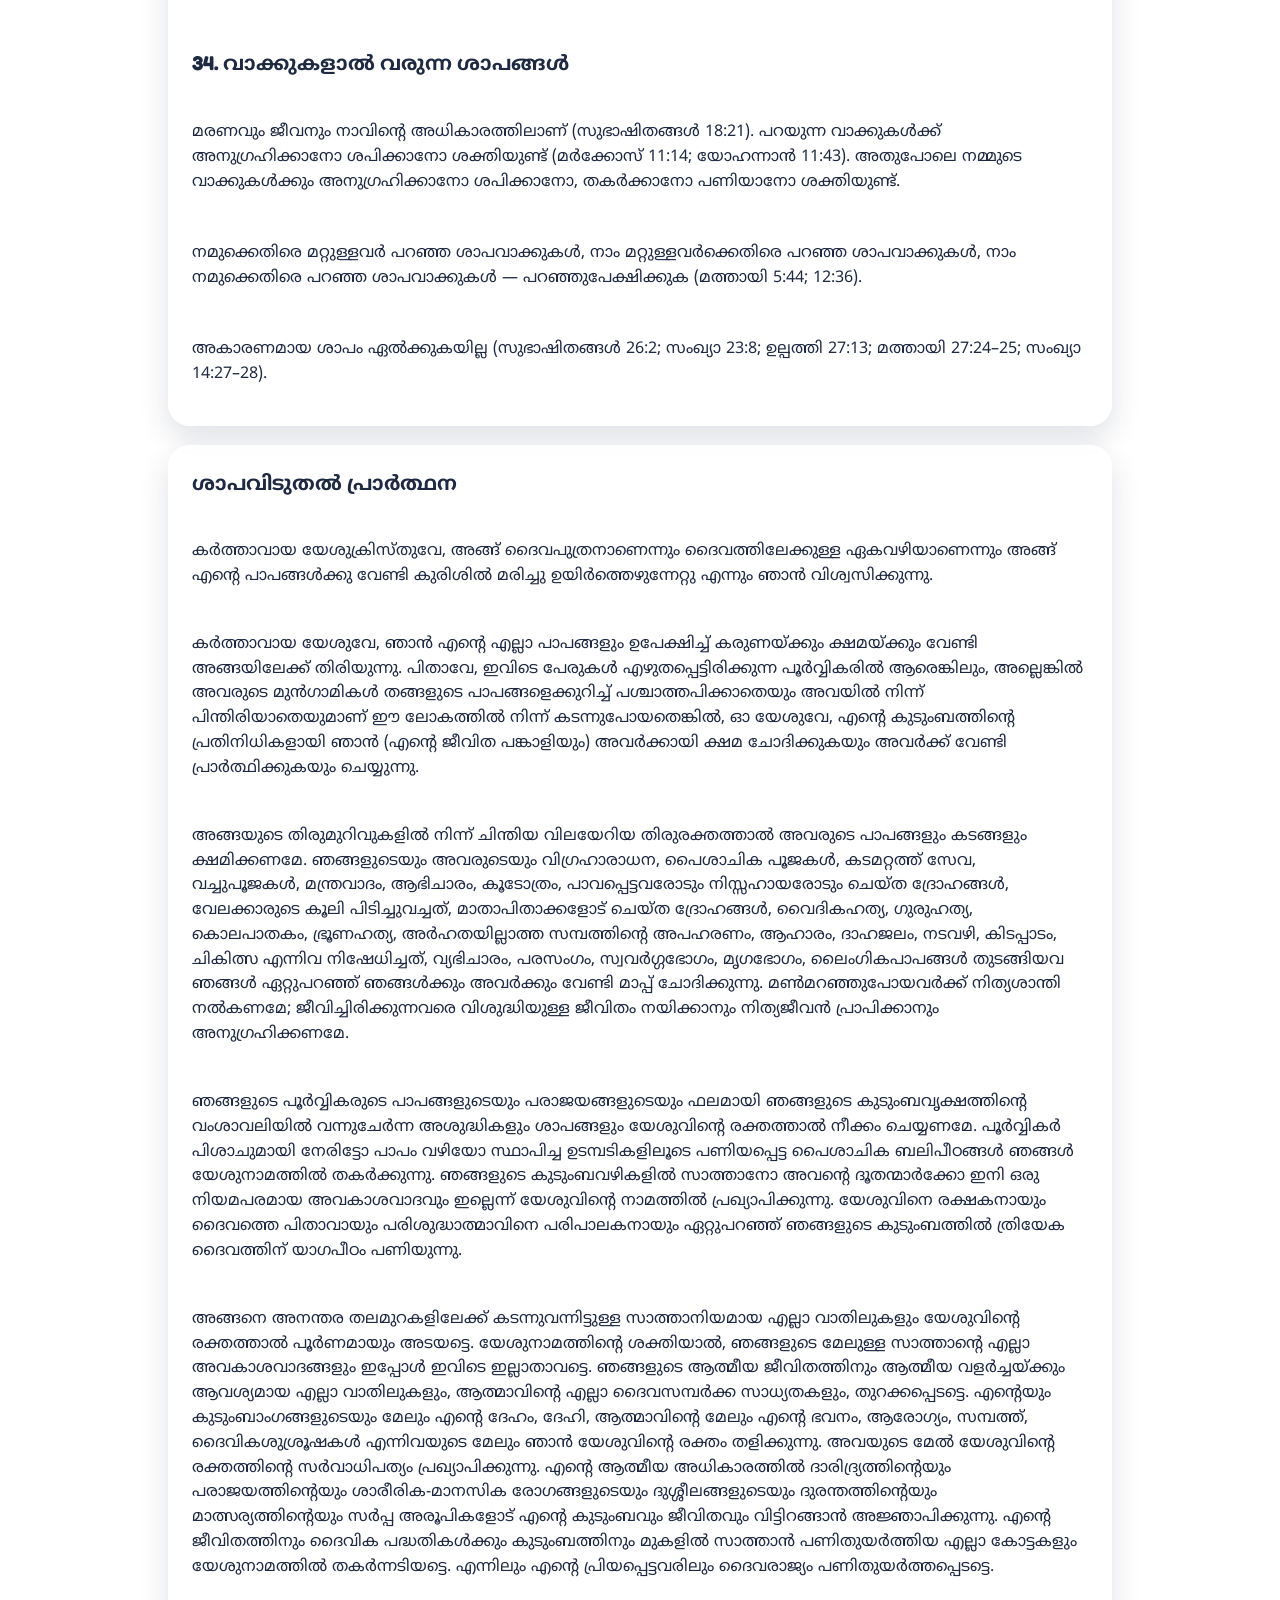
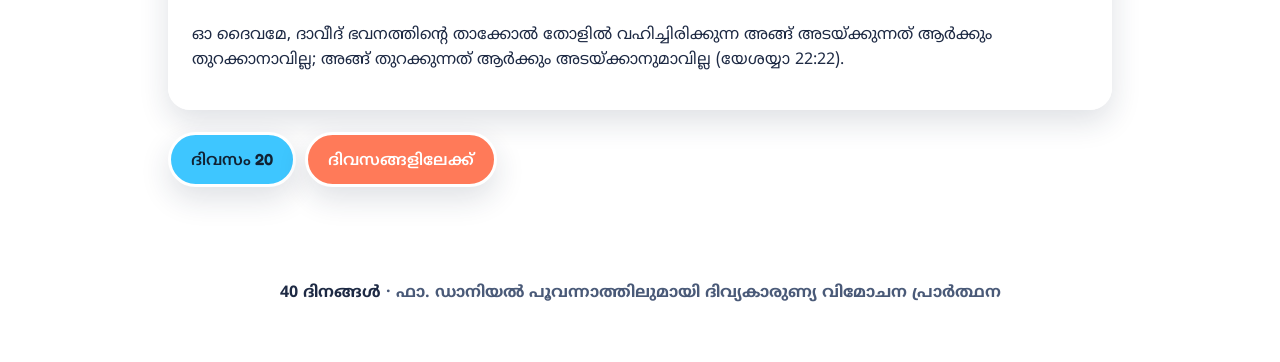
==== commit 7bf69cdb: "Fix duplicated curse-list numbers and remove family-pray howto block. Co-authored-by: Cursor <cursor" ====
--- a/shapavimuthi.html
+++ b/shapavimuthi.html
@@ -53,39 +53,39 @@
     <section class="panel" aria-labelledby="causes-title">
       <h2 id="causes-title" style="margin-top:0">ശാപകാരണങ്ങൾ</h2>
       <ol class="cause-list">
-      <li><strong>1.</strong> വിഗ്രഹാരാധന — വിഗ്രഹം നിർമ്മിക്കുകയോ അതിനെ ആരാധിക്കുകയോ ചെയ്യുക <span class="refs">(നിയമാവർത്തനം 27:15; പുറപ്പാട് 20:5)</span></li>
-      <li><strong>2.</strong> മാതാപിതാക്കളെ ബഹുമാനിക്കാതിരിക്കുക <span class="refs">(നിയമാവർത്തനം 27:16)</span></li>
-      <li><strong>3.</strong> അയൽക്കാരനെ ദ്രോഹിക്കുക <span class="refs">(നിയമാവർത്തനം 27:17)</span></li>
-      <li><strong>4.</strong> ഭിന്നശേഷിക്കാരോടുള്ള ക്രൂരത <span class="refs">(നിയമാവർത്തനം 27:18)</span></li>
-      <li><strong>5.</strong> അനാഥരെ അവഗണിക്കുക <span class="refs">(നിയമാവർത്തനം 27:19)</span></li>
-      <li><strong>6.</strong> വ്യഭിചാരം <span class="refs">(നിയമാവർത്തനം 22:21–29)</span></li>
-      <li><strong>7.</strong> രക്തബന്ധത്തിലുള്ളവരുമായുള്ള ലൈംഗികത (അഗമ്യഗമനം) <span class="refs">(നിയമാവർത്തനം 27:20, 22–23)</span></li>
-      <li><strong>8.</strong> മൃഗങ്ങളുമായുള്ള ലൈംഗികബന്ധം <span class="refs">(നിയമാവർത്തനം 27:21)</span></li>
-      <li><strong>9.</strong> പരസംഗം <span class="refs">(നിയമാവർത്തനം 22:22–27; ജോബ് 24:15–18; സംഖ്യാ 5:27; ലേവ്യർ 20:10)</span></li>
-      <li><strong>10.</strong> സ്വവർഗഭോഗം <span class="refs">(ഉല്പത്തി 19; ലേവ്യർ 20:13)</span></li>
-      <li><strong>11.</strong> മറ്റു ലൈംഗിക പാപങ്ങൾ <span class="refs">(ലേവ്യർ 20:13–14; നിയമാവർത്തനം 22:25; 23:2)</span></li>
-      <li><strong>12.</strong> ശപിക്കപ്പെട്ട വസ്തുക്കൾ കൈവശം വയ്ക്കുക <span class="refs">(നിയമാവർത്തനം 7:25–26; യോശുവ 7:11–12; അപ്പ. പ്രവൃത്തികൾ 19:19)</span></li>
-      <li><strong>13.</strong> ജ്യോതിഷം, മന്ത്രവാദം, ശകുനം, ആഭിചാരം, മൃതസമ്പർക്ക വിദ്യ തുടങ്ങിയ തിന്മപ്രവർത്തികൾ <span class="refs">(നിയമാവർത്തനം 18:9–13; ലേവ്യർ 20:6, 27)</span></li>
-      <li><strong>14.</strong> കൊലപാതകം <span class="refs">(നിയമാവർത്തനം 27:24)</span></li>
-      <li><strong>15.</strong> കൊലപാതകത്തിന് കൂട്ടുനിൽക്കുക (ഭ്രൂണഹത്യ ഉൾപ്പെടെ) <span class="refs">(നിയമാവർത്തനം 27:25)</span></li>
-      <li><strong>16.</strong> കർത്താവിനെ ഉപേക്ഷിക്കുക <span class="refs">(നിയമാവർത്തനം 28:20)</span></li>
-      <li><strong>17.</strong> സമൃദ്ധിയിൽ കർത്താവിനെ മറക്കുക <span class="refs">(നിയമാവർത്തനം 28:47–48)</span></li>
-      <li><strong>18.</strong> കർത്താവിന്റെ നാമത്തെ ബഹുമാനിക്കാതിരിക്കുക <span class="refs">(നിയമാവർത്തനം 28:58)</span></li>
-      <li><strong>19.</strong> ദൈവവചനം അവഗണിച്ച് സ്വന്തം വഴിയിൽ നടക്കാമെന്ന് കരുതുന്ന അഹങ്കാരം <span class="refs">(നിയമാവർത്തനം 29:19–20)</span></li>
-      <li><strong>20.</strong> അബ്രഹാമിന്റെ സന്തതിയെ ശപിക്കുക <span class="refs">(ഉല്പത്തി 12:3; 27:29; സംഖ്യാ 24:9)</span></li>
-      <li><strong>21.</strong> കർത്താവിനു വേണ്ടി പ്രവർത്തിക്കാൻ വിസമ്മതിക്കുക <span class="refs">(ന്യായാധിപന്മാർ 5:23; ജെറമിയ 48:10)</span></li>
-      <li><strong>22.</strong> ദൈവത്തിന് മഹത്വം കൊടുക്കാതിരിക്കുക <span class="refs">(മലാക്കി 2:2)</span></li>
-      <li><strong>23.</strong> നേർച്ചകൾ നൽകാതിരിക്കുക <span class="refs">(മലാക്കി 3:8–9; ഹഗ്ഗായി 1:2–11)</span></li>
-      <li><strong>24.</strong> മറ്റുള്ളവരെ കർത്താവിൽ നിന്ന് അകറ്റി അന്യമതത്തിലേക്ക് നയിക്കുക <span class="refs">(നിയമാവർത്തനം 13:1–5, 13; 29:18)</span></li>
-      <li><strong>25.</strong> ദൈവവചനം എടുത്തുകളയുക, കൂട്ടിച്ചേർക്കുക <span class="refs">(വെളിപാട് 22:18–19)</span></li>
-      <li><strong>26.</strong> കർത്താവിനെതിരെ കലാപമുയർത്താൻ പഠിപ്പിക്കുക <span class="refs">(ജെറമിയ 28:16–17)</span></li>
-      <li><strong>27.</strong> പാപം ചെയ്യുന്നവർക്ക് മുന്നറിയിപ്പ് നൽകാതിരിക്കുക <span class="refs">(എസെക്കിയേൽ 3:18–21)</span></li>
-      <li><strong>28.</strong> സാബത്ത് അശുദ്ധമാക്കുക <span class="refs">(പുറപ്പാട് 31:14; സംഖ്യാ 15:32–36)</span></li>
-      <li><strong>29.</strong> സുവിശേഷത്തെ വളച്ചൊടിക്കുക <span class="refs">(ഗലാത്തിയർ 1:8–9)</span></li>
-      <li><strong>30.</strong> ഭരണാധികാരികളെ ശപിക്കുക <span class="refs">(1 രാജാക്കന്മാർ 2:8–9; പുറപ്പാട് 22:28)</span></li>
-      <li><strong>31.</strong> മറ്റുള്ളവരോട് ക്ഷമിക്കാതിരിക്കുക <span class="refs">(മത്തായി 18:34–35)</span></li>
-      <li><strong>32.</strong> ശിശുബലി (ഉദാ: ഗർഭച്ഛിദ്രം) <span class="refs">(നിയമാവർത്തനം 18:10; ലേവ്യർ 18:21)</span></li>
-      <li><strong>33.</strong> കർത്താവിന്റെ കൽപ്പനകൾ അനുസരിക്കാതിരിക്കുക <span class="refs">(നിയമാവർത്തനം 11:28; 27:26)</span></li>
+      <li>വിഗ്രഹാരാധന — വിഗ്രഹം നിർമ്മിക്കുകയോ അതിനെ ആരാധിക്കുകയോ ചെയ്യുക <span class="refs">(നിയമാവർത്തനം 27:15; പുറപ്പാട് 20:5)</span></li>
+      <li>മാതാപിതാക്കളെ ബഹുമാനിക്കാതിരിക്കുക <span class="refs">(നിയമാവർത്തനം 27:16)</span></li>
+      <li>അയൽക്കാരനെ ദ്രോഹിക്കുക <span class="refs">(നിയമാവർത്തനം 27:17)</span></li>
+      <li>ഭിന്നശേഷിക്കാരോടുള്ള ക്രൂരത <span class="refs">(നിയമാവർത്തനം 27:18)</span></li>
+      <li>അനാഥരെ അവഗണിക്കുക <span class="refs">(നിയമാവർത്തനം 27:19)</span></li>
+      <li>വ്യഭിചാരം <span class="refs">(നിയമാവർത്തനം 22:21–29)</span></li>
+      <li>രക്തബന്ധത്തിലുള്ളവരുമായുള്ള ലൈംഗികത (അഗമ്യഗമനം) <span class="refs">(നിയമാവർത്തനം 27:20, 22–23)</span></li>
+      <li>മൃഗങ്ങളുമായുള്ള ലൈംഗികബന്ധം <span class="refs">(നിയമാവർത്തനം 27:21)</span></li>
+      <li>പരസംഗം <span class="refs">(നിയമാവർത്തനം 22:22–27; ജോബ് 24:15–18; സംഖ്യാ 5:27; ലേവ്യർ 20:10)</span></li>
+      <li>സ്വവർഗഭോഗം <span class="refs">(ഉല്പത്തി 19; ലേവ്യർ 20:13)</span></li>
+      <li>മറ്റു ലൈംഗിക പാപങ്ങൾ <span class="refs">(ലേവ്യർ 20:13–14; നിയമാവർത്തനം 22:25; 23:2)</span></li>
+      <li>ശപിക്കപ്പെട്ട വസ്തുക്കൾ കൈവശം വയ്ക്കുക <span class="refs">(നിയമാവർത്തനം 7:25–26; യോശുവ 7:11–12; അപ്പ. പ്രവൃത്തികൾ 19:19)</span></li>
+      <li>ജ്യോതിഷം, മന്ത്രവാദം, ശകുനം, ആഭിചാരം, മൃതസമ്പർക്ക വിദ്യ തുടങ്ങിയ തിന്മപ്രവർത്തികൾ <span class="refs">(നിയമാവർത്തനം 18:9–13; ലേവ്യർ 20:6, 27)</span></li>
+      <li>കൊലപാതകം <span class="refs">(നിയമാവർത്തനം 27:24)</span></li>
+      <li>കൊലപാതകത്തിന് കൂട്ടുനിൽക്കുക (ഭ്രൂണഹത്യ ഉൾപ്പെടെ) <span class="refs">(നിയമാവർത്തനം 27:25)</span></li>
+      <li>കർത്താവിനെ ഉപേക്ഷിക്കുക <span class="refs">(നിയമാവർത്തനം 28:20)</span></li>
+      <li>സമൃദ്ധിയിൽ കർത്താവിനെ മറക്കുക <span class="refs">(നിയമാവർത്തനം 28:47–48)</span></li>
+      <li>കർത്താവിന്റെ നാമത്തെ ബഹുമാനിക്കാതിരിക്കുക <span class="refs">(നിയമാവർത്തനം 28:58)</span></li>
+      <li>ദൈവവചനം അവഗണിച്ച് സ്വന്തം വഴിയിൽ നടക്കാമെന്ന് കരുതുന്ന അഹങ്കാരം <span class="refs">(നിയമാവർത്തനം 29:19–20)</span></li>
+      <li>അബ്രഹാമിന്റെ സന്തതിയെ ശപിക്കുക <span class="refs">(ഉല്പത്തി 12:3; 27:29; സംഖ്യാ 24:9)</span></li>
+      <li>കർത്താവിനു വേണ്ടി പ്രവർത്തിക്കാൻ വിസമ്മതിക്കുക <span class="refs">(ന്യായാധിപന്മാർ 5:23; ജെറമിയ 48:10)</span></li>
+      <li>ദൈവത്തിന് മഹത്വം കൊടുക്കാതിരിക്കുക <span class="refs">(മലാക്കി 2:2)</span></li>
+      <li>നേർച്ചകൾ നൽകാതിരിക്കുക <span class="refs">(മലാക്കി 3:8–9; ഹഗ്ഗായി 1:2–11)</span></li>
+      <li>മറ്റുള്ളവരെ കർത്താവിൽ നിന്ന് അകറ്റി അന്യമതത്തിലേക്ക് നയിക്കുക <span class="refs">(നിയമാവർത്തനം 13:1–5, 13; 29:18)</span></li>
+      <li>ദൈവവചനം എടുത്തുകളയുക, കൂട്ടിച്ചേർക്കുക <span class="refs">(വെളിപാട് 22:18–19)</span></li>
+      <li>കർത്താവിനെതിരെ കലാപമുയർത്താൻ പഠിപ്പിക്കുക <span class="refs">(ജെറമിയ 28:16–17)</span></li>
+      <li>പാപം ചെയ്യുന്നവർക്ക് മുന്നറിയിപ്പ് നൽകാതിരിക്കുക <span class="refs">(എസെക്കിയേൽ 3:18–21)</span></li>
+      <li>സാബത്ത് അശുദ്ധമാക്കുക <span class="refs">(പുറപ്പാട് 31:14; സംഖ്യാ 15:32–36)</span></li>
+      <li>സുവിശേഷത്തെ വളച്ചൊടിക്കുക <span class="refs">(ഗലാത്തിയർ 1:8–9)</span></li>
+      <li>ഭരണാധികാരികളെ ശപിക്കുക <span class="refs">(1 രാജാക്കന്മാർ 2:8–9; പുറപ്പാട് 22:28)</span></li>
+      <li>മറ്റുള്ളവരോട് ക്ഷമിക്കാതിരിക്കുക <span class="refs">(മത്തായി 18:34–35)</span></li>
+      <li>ശിശുബലി (ഉദാ: ഗർഭച്ഛിദ്രം) <span class="refs">(നിയമാവർത്തനം 18:10; ലേവ്യർ 18:21)</span></li>
+      <li>കർത്താവിന്റെ കൽപ്പനകൾ അനുസരിക്കാതിരിക്കുക <span class="refs">(നിയമാവർത്തനം 11:28; 27:26)</span></li>
       </ol>
 
     <h2>34. വാക്കുകളാൽ വരുന്ന ശാപങ്ങൾ</h2>
